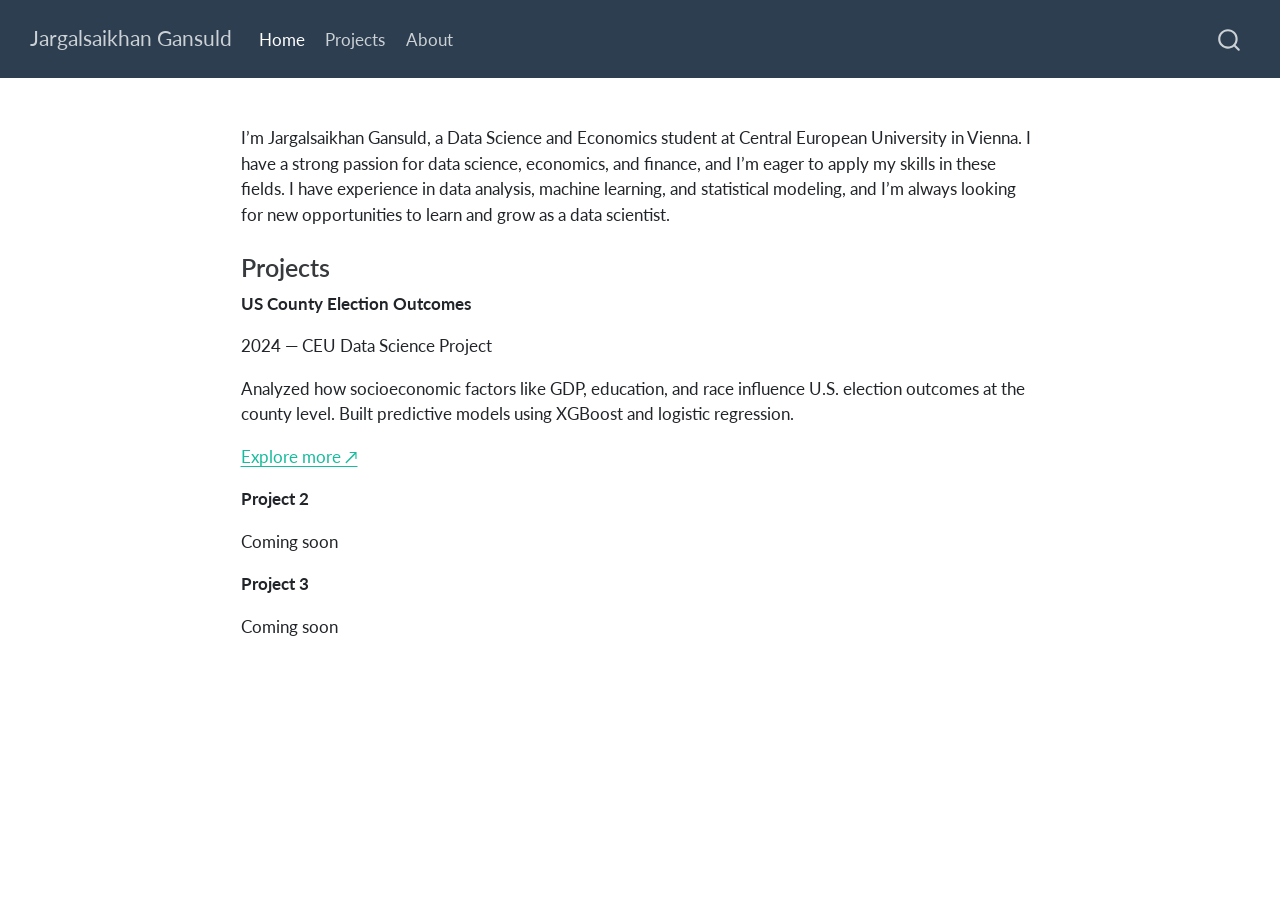
==== docs/index.html @ 789872a0 "update name in navbar" ====
<!DOCTYPE html>
<html xmlns="http://www.w3.org/1999/xhtml" lang="en" xml:lang="en"><head>

<meta charset="utf-8">
<meta name="generator" content="quarto-1.9.36">

<meta name="viewport" content="width=device-width, initial-scale=1.0, user-scalable=yes">


<title>Jargalsaikhan Gansuld</title>
<style>
/* Default styles provided by pandoc.
** See https://pandoc.org/MANUAL.html#variables-for-html for config info.
*/
code{white-space: pre-wrap;}
span.smallcaps{font-variant: small-caps;}
div.columns{display: flex; gap: min(4vw, 1.5em);}
div.column{flex: auto; overflow-x: auto;}
div.hanging-indent{margin-left: 1.5em; text-indent: -1.5em;}
ul.task-list{list-style: none;}
ul.task-list li input[type="checkbox"] {
  width: 0.8em;
  margin: 0 0.8em 0.2em -1em; /* quarto-specific, see https://github.com/quarto-dev/quarto-cli/issues/4556 */ 
  vertical-align: middle;
}
</style>


<script src="site_libs/quarto-nav/quarto-nav.js"></script>
<script src="site_libs/quarto-nav/headroom.min.js"></script>
<script src="site_libs/clipboard/clipboard.min.js"></script>
<script src="site_libs/quarto-search/autocomplete.umd.js"></script>
<script src="site_libs/quarto-search/fuse.min.js"></script>
<script src="site_libs/quarto-search/quarto-search.js"></script>
<meta name="quarto:offset" content="./">
<script src="site_libs/quarto-html/quarto.js" type="module"></script>
<script src="site_libs/quarto-html/tabsets/tabsets.js" type="module"></script>
<script src="site_libs/quarto-html/popper.min.js"></script>
<script src="site_libs/quarto-html/tippy.umd.min.js"></script>
<script src="site_libs/quarto-html/anchor.min.js"></script>
<link href="site_libs/quarto-html/tippy.css" rel="stylesheet">
<link href="site_libs/quarto-html/quarto-syntax-highlighting-845c23b38eaddc0f92fda52bfe77a8c8.css" rel="stylesheet" id="quarto-text-highlighting-styles">
<script src="site_libs/bootstrap/bootstrap.min.js"></script>
<link href="site_libs/bootstrap/bootstrap-icons.css" rel="stylesheet">
<link href="site_libs/bootstrap/bootstrap-6033a600180109c3731f6a886c29932c.min.css" rel="stylesheet" append-hash="true" id="quarto-bootstrap" data-mode="light">
<script id="quarto-search-options" type="application/json">{
  "location": "navbar",
  "copy-button": false,
  "collapse-after": 3,
  "panel-placement": "end",
  "type": "overlay",
  "limit": 50,
  "keyboard-shortcut": [
    "f",
    "/",
    "s"
  ],
  "show-item-context": false,
  "language": {
    "search-no-results-text": "No results",
    "search-matching-documents-text": "matching documents",
    "search-copy-link-title": "Copy link to search",
    "search-hide-matches-text": "Hide additional matches",
    "search-more-match-text": "more match in this document",
    "search-more-matches-text": "more matches in this document",
    "search-clear-button-title": "Clear",
    "search-text-placeholder": "",
    "search-detached-cancel-button-title": "Cancel",
    "search-submit-button-title": "Submit",
    "search-label": "Search"
  }
}</script>


<link rel="stylesheet" href="styles.css">
</head>

<body class="nav-fixed fullcontent quarto-light">

<div id="quarto-search-results"></div>
  <header id="quarto-header" class="headroom fixed-top">
    <nav class="navbar navbar-expand-lg " data-bs-theme="dark">
      <div class="navbar-container container-fluid">
      <div class="navbar-brand-container mx-auto">
    <a class="navbar-brand" href="./index.html">
    <span class="navbar-title">Jargalsaikhan Gansuld</span>
    </a>
  </div>
            <div id="quarto-search" class="" title="Search"></div>
          <button class="navbar-toggler" type="button" data-bs-toggle="collapse" data-bs-target="#navbarCollapse" aria-controls="navbarCollapse" role="menu" aria-expanded="false" aria-label="Toggle navigation" onclick="if (window.quartoToggleHeadroom) { window.quartoToggleHeadroom(); }">
  <span class="navbar-toggler-icon"></span>
</button>
          <div class="collapse navbar-collapse" id="navbarCollapse">
            <ul class="navbar-nav navbar-nav-scroll me-auto">
  <li class="nav-item">
    <a class="nav-link active" href="./index.html" aria-current="page"> 
<span class="menu-text">Home</span></a>
  </li>  
  <li class="nav-item">
    <a class="nav-link" href="./projects.html"> 
<span class="menu-text">Projects</span></a>
  </li>  
  <li class="nav-item">
    <a class="nav-link" href="./about.html"> 
<span class="menu-text">About</span></a>
  </li>  
</ul>
          </div> <!-- /navcollapse -->
            <div class="quarto-navbar-tools">
</div>
      </div> <!-- /container-fluid -->
    </nav>
</header>
<!-- content -->
<div id="quarto-content" class="quarto-container page-columns page-rows-contents page-layout-article page-navbar">
<!-- sidebar -->
<!-- margin-sidebar -->
    
<!-- main -->
<main class="content" id="quarto-document-content"><header id="title-block-header" class="quarto-title-block"></header>




<div class="intro">
<p>I’m Jargalsaikhan Gansuld, a Data Science and Economics student at Central European University in Vienna. I have a strong passion for data science, economics, and finance, and I’m eager to apply my skills in these fields. I have experience in data analysis, machine learning, and statistical modeling, and I’m always looking for new opportunities to learn and grow as a data scientist.</p>
</div>
<section id="projects" class="level3">
<h3 class="anchored" data-anchor-id="projects">Projects</h3>
<div class="project-card">
<div class="project-info">
<p><strong>US County Election Outcomes</strong></p>
<p>2024 — CEU Data Science Project</p>
<p>Analyzed how socioeconomic factors like GDP, education, and race influence U.S. election outcomes at the county level. Built predictive models using XGBoost and logistic regression.</p>
</div>
<div class="project-link">
<p><a href="https://019d6ceb-70a7-6a50-5dfc-d4adb3436442.share.connect.posit.cloud" target="_blank">Explore more ↗</a></p>
</div>
</div>
<div class="project-card">
<div class="project-info">
<p><strong>Project 2</strong></p>
<p>Coming soon</p>
</div>
</div>
<div class="project-card">
<div class="project-info">
<p><strong>Project 3</strong></p>
<p>Coming soon</p>
</div>
</div>


</section>

</main> <!-- /main -->
<script id="quarto-html-after-body" type="application/javascript">
  window.document.addEventListener("DOMContentLoaded", function (event) {
    const icon = "";
    const anchorJS = new window.AnchorJS();
    anchorJS.options = {
      placement: 'right',
      icon: icon
    };
    anchorJS.add('.anchored');
    const isCodeAnnotation = (el) => {
      for (const clz of el.classList) {
        if (clz.startsWith('code-annotation-')) {                     
          return true;
        }
      }
      return false;
    }
    const onCopySuccess = function(e) {
      // button target
      const button = e.trigger;
      // don't keep focus
      button.blur();
      // flash "checked"
      button.classList.add('code-copy-button-checked');
      var currentTitle = button.getAttribute("title");
      button.setAttribute("title", "Copied!");
      let tooltip;
      if (window.bootstrap) {
        button.setAttribute("data-bs-toggle", "tooltip");
        button.setAttribute("data-bs-placement", "left");
        button.setAttribute("data-bs-title", "Copied!");
        tooltip = new bootstrap.Tooltip(button, 
          { trigger: "manual", 
            customClass: "code-copy-button-tooltip",
            offset: [0, -8]});
        tooltip.show();    
      }
      setTimeout(function() {
        if (tooltip) {
          tooltip.hide();
          button.removeAttribute("data-bs-title");
          button.removeAttribute("data-bs-toggle");
          button.removeAttribute("data-bs-placement");
        }
        button.setAttribute("title", currentTitle);
        button.classList.remove('code-copy-button-checked');
      }, 1000);
      // clear code selection
      e.clearSelection();
    }
    const getTextToCopy = function(trigger) {
      const outerScaffold = trigger.parentElement.cloneNode(true);
      const codeEl = outerScaffold.querySelector('code');
      for (const childEl of codeEl.children) {
        if (isCodeAnnotation(childEl)) {
          childEl.remove();
        }
      }
      return codeEl.innerText;
    }
    const clipboard = new window.ClipboardJS('.code-copy-button:not([data-in-quarto-modal])', {
      text: getTextToCopy
    });
    clipboard.on('success', onCopySuccess);
    if (window.document.getElementById('quarto-embedded-source-code-modal')) {
      const clipboardModal = new window.ClipboardJS('.code-copy-button[data-in-quarto-modal]', {
        text: getTextToCopy,
        container: window.document.getElementById('quarto-embedded-source-code-modal')
      });
      clipboardModal.on('success', onCopySuccess);
    }
      var localhostRegex = new RegExp(/^(?:http|https):\/\/localhost\:?[0-9]*\//);
      var mailtoRegex = new RegExp(/^mailto:/);
        var filterRegex = new RegExp('/' + window.location.host + '/');
      var isInternal = (href) => {
          return filterRegex.test(href) || localhostRegex.test(href) || mailtoRegex.test(href);
      }
      // Inspect non-navigation links and adorn them if external
     var links = window.document.querySelectorAll('a[href]:not(.nav-link):not(.navbar-brand):not(.toc-action):not(.sidebar-link):not(.sidebar-item-toggle):not(.pagination-link):not(.no-external):not([aria-hidden]):not(.dropdown-item):not(.quarto-navigation-tool):not(.about-link)');
      for (var i=0; i<links.length; i++) {
        const link = links[i];
        if (!isInternal(link.href)) {
          // undo the damage that might have been done by quarto-nav.js in the case of
          // links that we want to consider external
          if (link.dataset.originalHref !== undefined) {
            link.href = link.dataset.originalHref;
          }
        }
      }
    function tippyHover(el, contentFn, onTriggerFn, onUntriggerFn) {
      const config = {
        allowHTML: true,
        maxWidth: 500,
        delay: 100,
        arrow: false,
        appendTo: function(el) {
            return el.parentElement;
        },
        interactive: true,
        interactiveBorder: 10,
        theme: 'quarto',
        placement: 'bottom-start',
      };
      if (contentFn) {
        config.content = contentFn;
      }
      if (onTriggerFn) {
        config.onTrigger = onTriggerFn;
      }
      if (onUntriggerFn) {
        config.onUntrigger = onUntriggerFn;
      }
      window.tippy(el, config); 
    }
    const noterefs = window.document.querySelectorAll('a[role="doc-noteref"]');
    for (var i=0; i<noterefs.length; i++) {
      const ref = noterefs[i];
      tippyHover(ref, function() {
        // use id or data attribute instead here
        let href = ref.getAttribute('data-footnote-href') || ref.getAttribute('href');
        try { href = new URL(href).hash; } catch {}
        const id = href.replace(/^#\/?/, "");
        const note = window.document.getElementById(id);
        if (note) {
          return note.innerHTML;
        } else {
          return "";
        }
      });
    }
    const xrefs = window.document.querySelectorAll('a.quarto-xref');
    const processXRef = (id, note) => {
      // Strip column container classes
      const stripColumnClz = (el) => {
        el.classList.remove("page-full", "page-columns");
        if (el.children) {
          for (const child of el.children) {
            stripColumnClz(child);
          }
        }
      }
      stripColumnClz(note)
      if (id === null || id.startsWith('sec-')) {
        // Special case sections, only their first couple elements
        const container = document.createElement("div");
        if (note.children && note.children.length > 2) {
          container.appendChild(note.children[0].cloneNode(true));
          for (let i = 1; i < note.children.length; i++) {
            const child = note.children[i];
            if (child.tagName === "P" && child.innerText === "") {
              continue;
            } else {
              container.appendChild(child.cloneNode(true));
              break;
            }
          }
          if (window.Quarto?.typesetMath) {
            window.Quarto.typesetMath(container);
          }
          return container.innerHTML
        } else {
          if (window.Quarto?.typesetMath) {
            window.Quarto.typesetMath(note);
          }
          return note.innerHTML;
        }
      } else {
        // Remove any anchor links if they are present
        const anchorLink = note.querySelector('a.anchorjs-link');
        if (anchorLink) {
          anchorLink.remove();
        }
        if (window.Quarto?.typesetMath) {
          window.Quarto.typesetMath(note);
        }
        if (note.classList.contains("callout")) {
          return note.outerHTML;
        } else {
          return note.innerHTML;
        }
      }
    }
    for (var i=0; i<xrefs.length; i++) {
      const xref = xrefs[i];
      tippyHover(xref, undefined, function(instance) {
        instance.disable();
        let url = xref.getAttribute('href');
        let hash = undefined; 
        if (url.startsWith('#')) {
          hash = url;
        } else {
          try { hash = new URL(url).hash; } catch {}
        }
        if (hash) {
          const id = hash.replace(/^#\/?/, "");
          const note = window.document.getElementById(id);
          if (note !== null) {
            try {
              const html = processXRef(id, note.cloneNode(true));
              instance.setContent(html);
            } finally {
              instance.enable();
              instance.show();
            }
          } else {
            // See if we can fetch this
            fetch(url.split('#')[0])
            .then(res => res.text())
            .then(html => {
              const parser = new DOMParser();
              const htmlDoc = parser.parseFromString(html, "text/html");
              const note = htmlDoc.getElementById(id);
              if (note !== null) {
                const html = processXRef(id, note);
                instance.setContent(html);
              } 
            }).finally(() => {
              instance.enable();
              instance.show();
            });
          }
        } else {
          // See if we can fetch a full url (with no hash to target)
          // This is a special case and we should probably do some content thinning / targeting
          fetch(url)
          .then(res => res.text())
          .then(html => {
            const parser = new DOMParser();
            const htmlDoc = parser.parseFromString(html, "text/html");
            const note = htmlDoc.querySelector('main.content');
            if (note !== null) {
              // This should only happen for chapter cross references
              // (since there is no id in the URL)
              // remove the first header
              if (note.children.length > 0 && note.children[0].tagName === "HEADER") {
                note.children[0].remove();
              }
              const html = processXRef(null, note);
              instance.setContent(html);
            } 
          }).finally(() => {
            instance.enable();
            instance.show();
          });
        }
      }, function(instance) {
      });
    }
        let selectedAnnoteEl;
        const selectorForAnnotation = ( cell, annotation) => {
          let cellAttr = 'data-code-cell="' + cell + '"';
          let lineAttr = 'data-code-annotation="' +  annotation + '"';
          const selector = 'span[' + cellAttr + '][' + lineAttr + ']';
          return selector;
        }
        const selectCodeLines = (annoteEl) => {
          const doc = window.document;
          const targetCell = annoteEl.getAttribute("data-target-cell");
          const targetAnnotation = annoteEl.getAttribute("data-target-annotation");
          const annoteSpan = window.document.querySelector(selectorForAnnotation(targetCell, targetAnnotation));
          const lines = annoteSpan.getAttribute("data-code-lines").split(",");
          const lineIds = lines.map((line) => {
            return targetCell + "-" + line;
          })
          let top = null;
          let height = null;
          let parent = null;
          if (lineIds.length > 0) {
              //compute the position of the single el (top and bottom and make a div)
              const el = window.document.getElementById(lineIds[0]);
              top = el.offsetTop;
              height = el.offsetHeight;
              parent = el.parentElement.parentElement;
            if (lineIds.length > 1) {
              const lastEl = window.document.getElementById(lineIds[lineIds.length - 1]);
              const bottom = lastEl.offsetTop + lastEl.offsetHeight;
              height = bottom - top;
            }
            if (top !== null && height !== null && parent !== null) {
              // cook up a div (if necessary) and position it 
              let div = window.document.getElementById("code-annotation-line-highlight");
              if (div === null) {
                div = window.document.createElement("div");
                div.setAttribute("id", "code-annotation-line-highlight");
                div.style.position = 'absolute';
                parent.appendChild(div);
              }
              div.style.top = top - 2 + "px";
              div.style.height = height + 4 + "px";
              div.style.left = 0;
              let gutterDiv = window.document.getElementById("code-annotation-line-highlight-gutter");
              if (gutterDiv === null) {
                gutterDiv = window.document.createElement("div");
                gutterDiv.setAttribute("id", "code-annotation-line-highlight-gutter");
                gutterDiv.style.position = 'absolute';
                const codeCell = window.document.getElementById(targetCell);
                const gutter = codeCell.querySelector('.code-annotation-gutter');
                gutter.appendChild(gutterDiv);
              }
              gutterDiv.style.top = top - 2 + "px";
              gutterDiv.style.height = height + 4 + "px";
            }
            selectedAnnoteEl = annoteEl;
          }
        };
        const unselectCodeLines = () => {
          const elementsIds = ["code-annotation-line-highlight", "code-annotation-line-highlight-gutter"];
          elementsIds.forEach((elId) => {
            const div = window.document.getElementById(elId);
            if (div) {
              div.remove();
            }
          });
          selectedAnnoteEl = undefined;
        };
          // Handle positioning of the toggle
      window.addEventListener(
        "resize",
        throttle(() => {
          elRect = undefined;
          if (selectedAnnoteEl) {
            selectCodeLines(selectedAnnoteEl);
          }
        }, 10)
      );
      function throttle(fn, ms) {
      let throttle = false;
      let timer;
        return (...args) => {
          if(!throttle) { // first call gets through
              fn.apply(this, args);
              throttle = true;
          } else { // all the others get throttled
              if(timer) clearTimeout(timer); // cancel #2
              timer = setTimeout(() => {
                fn.apply(this, args);
                timer = throttle = false;
              }, ms);
          }
        };
      }
        // Attach click handler to the DT
        const annoteDls = window.document.querySelectorAll('dt[data-target-cell]');
        for (const annoteDlNode of annoteDls) {
          annoteDlNode.addEventListener('click', (event) => {
            const clickedEl = event.target;
            if (clickedEl !== selectedAnnoteEl) {
              unselectCodeLines();
              const activeEl = window.document.querySelector('dt[data-target-cell].code-annotation-active');
              if (activeEl) {
                activeEl.classList.remove('code-annotation-active');
              }
              selectCodeLines(clickedEl);
              clickedEl.classList.add('code-annotation-active');
            } else {
              // Unselect the line
              unselectCodeLines();
              clickedEl.classList.remove('code-annotation-active');
            }
          });
        }
    const findCites = (el) => {
      const parentEl = el.parentElement;
      if (parentEl) {
        const cites = parentEl.dataset.cites;
        if (cites) {
          return {
            el,
            cites: cites.split(' ')
          };
        } else {
          return findCites(el.parentElement)
        }
      } else {
        return undefined;
      }
    };
    var bibliorefs = window.document.querySelectorAll('a[role="doc-biblioref"]');
    for (var i=0; i<bibliorefs.length; i++) {
      const ref = bibliorefs[i];
      const citeInfo = findCites(ref);
      if (citeInfo) {
        tippyHover(citeInfo.el, function() {
          var popup = window.document.createElement('div');
          citeInfo.cites.forEach(function(cite) {
            var citeDiv = window.document.createElement('div');
            citeDiv.classList.add('hanging-indent');
            citeDiv.classList.add('csl-entry');
            var biblioDiv = window.document.getElementById('ref-' + cite);
            if (biblioDiv) {
              citeDiv.innerHTML = biblioDiv.innerHTML;
            }
            popup.appendChild(citeDiv);
          });
          return popup.innerHTML;
        });
      }
    }
  });
  </script>
</div> <!-- /content -->




</body></html>
---- docs/site_libs/quarto-html/tippy.css ----
.tippy-box[data-animation=fade][data-state=hidden]{opacity:0}[data-tippy-root]{max-width:calc(100vw - 10px)}.tippy-box{position:relative;background-color:#333;color:#fff;border-radius:4px;font-size:14px;line-height:1.4;white-space:normal;outline:0;transition-property:transform,visibility,opacity}.tippy-box[data-placement^=top]>.tippy-arrow{bottom:0}.tippy-box[data-placement^=top]>.tippy-arrow:before{bottom:-7px;left:0;border-width:8px 8px 0;border-top-color:initial;transform-origin:center top}.tippy-box[data-placement^=bottom]>.tippy-arrow{top:0}.tippy-box[data-placement^=bottom]>.tippy-arrow:before{top:-7px;left:0;border-width:0 8px 8px;border-bottom-color:initial;transform-origin:center bottom}.tippy-box[data-placement^=left]>.tippy-arrow{right:0}.tippy-box[data-placement^=left]>.tippy-arrow:before{border-width:8px 0 8px 8px;border-left-color:initial;right:-7px;transform-origin:center left}.tippy-box[data-placement^=right]>.tippy-arrow{left:0}.tippy-box[data-placement^=right]>.tippy-arrow:before{left:-7px;border-width:8px 8px 8px 0;border-right-color:initial;transform-origin:center right}.tippy-box[data-inertia][data-state=visible]{transition-timing-function:cubic-bezier(.54,1.5,.38,1.11)}.tippy-arrow{width:16px;height:16px;color:#333}.tippy-arrow:before{content:"";position:absolute;border-color:transparent;border-style:solid}.tippy-content{position:relative;padding:5px 9px;z-index:1}
---- docs/site_libs/quarto-html/quarto-syntax-highlighting-845c23b38eaddc0f92fda52bfe77a8c8.css ----
/* quarto syntax highlight colors */
:root {
  --quarto-hl-ot-color: #003B4F;
  --quarto-hl-at-color: #657422;
  --quarto-hl-ss-color: #20794D;
  --quarto-hl-an-color: #5E5E5E;
  --quarto-hl-fu-color: #4758AB;
  --quarto-hl-st-color: #20794D;
  --quarto-hl-cf-color: #003B4F;
  --quarto-hl-op-color: #5E5E5E;
  --quarto-hl-er-color: #AD0000;
  --quarto-hl-bn-color: #AD0000;
  --quarto-hl-al-color: #AD0000;
  --quarto-hl-va-color: #111111;
  --quarto-hl-bu-color: inherit;
  --quarto-hl-ex-color: inherit;
  --quarto-hl-pp-color: #AD0000;
  --quarto-hl-in-color: #5E5E5E;
  --quarto-hl-vs-color: #20794D;
  --quarto-hl-wa-color: #5E5E5E;
  --quarto-hl-do-color: #5E5E5E;
  --quarto-hl-im-color: #00769E;
  --quarto-hl-ch-color: #20794D;
  --quarto-hl-dt-color: #AD0000;
  --quarto-hl-fl-color: #AD0000;
  --quarto-hl-co-color: #5E5E5E;
  --quarto-hl-cv-color: #5E5E5E;
  --quarto-hl-cn-color: #8f5902;
  --quarto-hl-sc-color: #5E5E5E;
  --quarto-hl-dv-color: #AD0000;
  --quarto-hl-kw-color: #003B4F;
}

/* other quarto variables */
:root {
  --quarto-font-monospace: SFMono-Regular, Menlo, Monaco, Consolas, "Liberation Mono", "Courier New", monospace;
}

/* syntax highlight based on Pandoc's rules */
pre > code.sourceCode > span {
  color: #003B4F;
}

code.sourceCode > span {
  color: #003B4F;
}

div.sourceCode,
div.sourceCode pre.sourceCode {
  color: #003B4F;
}

/* Normal */
code span {
  color: #003B4F;
}

/* Alert */
code span.al {
  color: #AD0000;
  font-style: inherit;
}

/* Annotation */
code span.an {
  color: #5E5E5E;
  font-style: inherit;
}

/* Attribute */
code span.at {
  color: #657422;
  font-style: inherit;
}

/* BaseN */
code span.bn {
  color: #AD0000;
  font-style: inherit;
}

/* BuiltIn */
code span.bu {
  font-style: inherit;
}

/* ControlFlow */
code span.cf {
  color: #003B4F;
  font-weight: bold;
  font-style: inherit;
}

/* Char */
code span.ch {
  color: #20794D;
  font-style: inherit;
}

/* Constant */
code span.cn {
  color: #8f5902;
  font-style: inherit;
}

/* Comment */
code span.co {
  color: #5E5E5E;
  font-style: inherit;
}

/* CommentVar */
code span.cv {
  color: #5E5E5E;
  font-style: italic;
}

/* Documentation */
code span.do {
  color: #5E5E5E;
  font-style: italic;
}

/* DataType */
code span.dt {
  color: #AD0000;
  font-style: inherit;
}

/* DecVal */
code span.dv {
  color: #AD0000;
  font-style: inherit;
}

/* Error */
code span.er {
  color: #AD0000;
  font-style: inherit;
}

/* Extension */
code span.ex {
  font-style: inherit;
}

/* Float */
code span.fl {
  color: #AD0000;
  font-style: inherit;
}

/* Function */
code span.fu {
  color: #4758AB;
  font-style: inherit;
}

/* Import */
code span.im {
  color: #00769E;
  font-style: inherit;
}

/* Information */
code span.in {
  color: #5E5E5E;
  font-style: inherit;
}

/* Keyword */
code span.kw {
  color: #003B4F;
  font-weight: bold;
  font-style: inherit;
}

/* Operator */
code span.op {
  color: #5E5E5E;
  font-style: inherit;
}

/* Other */
code span.ot {
  color: #003B4F;
  font-style: inherit;
}

/* Preprocessor */
code span.pp {
  color: #AD0000;
  font-style: inherit;
}

/* SpecialChar */
code span.sc {
  color: #5E5E5E;
  font-style: inherit;
}

/* SpecialString */
code span.ss {
  color: #20794D;
  font-style: inherit;
}

/* String */
code span.st {
  color: #20794D;
  font-style: inherit;
}

/* Variable */
code span.va {
  color: #111111;
  font-style: inherit;
}

/* VerbatimString */
code span.vs {
  color: #20794D;
  font-style: inherit;
}

/* Warning */
code span.wa {
  color: #5E5E5E;
  font-style: italic;
}

.prevent-inlining {
  content: "</";
}

/*# sourceMappingURL=ac89f0bb514bba72461919f78549e31c.css.map */
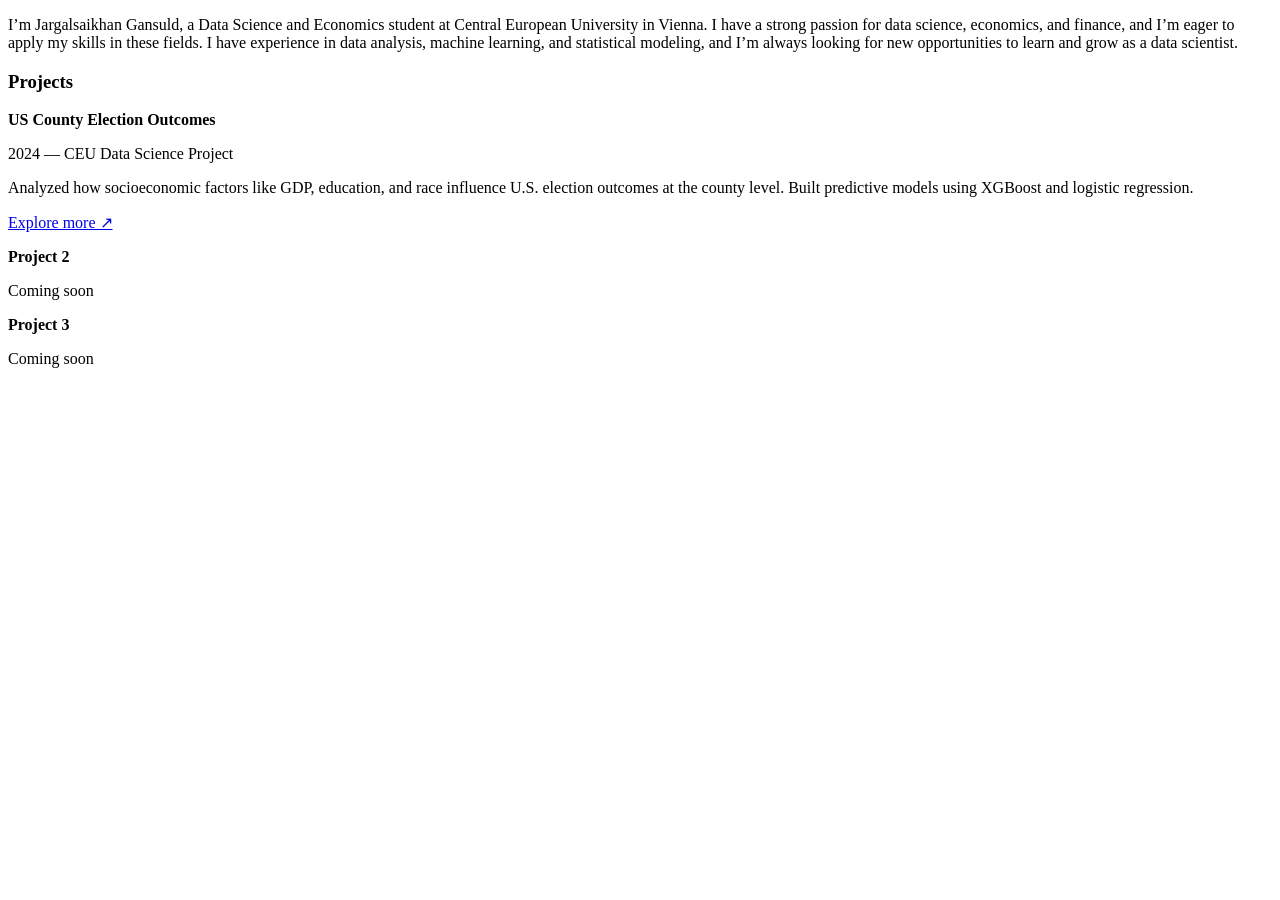
==== commit bda5e97b: "switch to no theme for full CSS control" ====
--- a/docs/index.html
+++ b/docs/index.html
@@ -23,101 +23,26 @@
   margin: 0 0.8em 0.2em -1em; /* quarto-specific, see https://github.com/quarto-dev/quarto-cli/issues/4556 */ 
   vertical-align: middle;
 }
+.display.math{display: block; text-align: center; margin: 0.5rem auto;}
 </style>
 
 
-<script src="site_libs/quarto-nav/quarto-nav.js"></script>
-<script src="site_libs/quarto-nav/headroom.min.js"></script>
 <script src="site_libs/clipboard/clipboard.min.js"></script>
-<script src="site_libs/quarto-search/autocomplete.umd.js"></script>
-<script src="site_libs/quarto-search/fuse.min.js"></script>
-<script src="site_libs/quarto-search/quarto-search.js"></script>
-<meta name="quarto:offset" content="./">
-<script src="site_libs/quarto-html/quarto.js" type="module"></script>
-<script src="site_libs/quarto-html/tabsets/tabsets.js" type="module"></script>
+<script src="site_libs/quarto-html/tabby.min.js"></script>
 <script src="site_libs/quarto-html/popper.min.js"></script>
 <script src="site_libs/quarto-html/tippy.umd.min.js"></script>
 <script src="site_libs/quarto-html/anchor.min.js"></script>
 <link href="site_libs/quarto-html/tippy.css" rel="stylesheet">
+<link href="site_libs/quarto-html/light-border.css" rel="stylesheet">
+<link href="site_libs/quarto-html/quarto-html-640605f58ae58ee79329c070719e555b.min.css" rel="stylesheet" append-hash="true" data-mode="light">
 <link href="site_libs/quarto-html/quarto-syntax-highlighting-845c23b38eaddc0f92fda52bfe77a8c8.css" rel="stylesheet" id="quarto-text-highlighting-styles">
-<script src="site_libs/bootstrap/bootstrap.min.js"></script>
-<link href="site_libs/bootstrap/bootstrap-icons.css" rel="stylesheet">
-<link href="site_libs/bootstrap/bootstrap-6033a600180109c3731f6a886c29932c.min.css" rel="stylesheet" append-hash="true" id="quarto-bootstrap" data-mode="light">
-<script id="quarto-search-options" type="application/json">{
-  "location": "navbar",
-  "copy-button": false,
-  "collapse-after": 3,
-  "panel-placement": "end",
-  "type": "overlay",
-  "limit": 50,
-  "keyboard-shortcut": [
-    "f",
-    "/",
-    "s"
-  ],
-  "show-item-context": false,
-  "language": {
-    "search-no-results-text": "No results",
-    "search-matching-documents-text": "matching documents",
-    "search-copy-link-title": "Copy link to search",
-    "search-hide-matches-text": "Hide additional matches",
-    "search-more-match-text": "more match in this document",
-    "search-more-matches-text": "more matches in this document",
-    "search-clear-button-title": "Clear",
-    "search-text-placeholder": "",
-    "search-detached-cancel-button-title": "Cancel",
-    "search-submit-button-title": "Submit",
-    "search-label": "Search"
-  }
-}</script>
 
 
 <link rel="stylesheet" href="styles.css">
 </head>
 
-<body class="nav-fixed fullcontent quarto-light">
-
-<div id="quarto-search-results"></div>
-  <header id="quarto-header" class="headroom fixed-top">
-    <nav class="navbar navbar-expand-lg " data-bs-theme="dark">
-      <div class="navbar-container container-fluid">
-      <div class="navbar-brand-container mx-auto">
-    <a class="navbar-brand" href="./index.html">
-    <span class="navbar-title">Jargalsaikhan Gansuld</span>
-    </a>
-  </div>
-            <div id="quarto-search" class="" title="Search"></div>
-          <button class="navbar-toggler" type="button" data-bs-toggle="collapse" data-bs-target="#navbarCollapse" aria-controls="navbarCollapse" role="menu" aria-expanded="false" aria-label="Toggle navigation" onclick="if (window.quartoToggleHeadroom) { window.quartoToggleHeadroom(); }">
-  <span class="navbar-toggler-icon"></span>
-</button>
-          <div class="collapse navbar-collapse" id="navbarCollapse">
-            <ul class="navbar-nav navbar-nav-scroll me-auto">
-  <li class="nav-item">
-    <a class="nav-link active" href="./index.html" aria-current="page"> 
-<span class="menu-text">Home</span></a>
-  </li>  
-  <li class="nav-item">
-    <a class="nav-link" href="./projects.html"> 
-<span class="menu-text">Projects</span></a>
-  </li>  
-  <li class="nav-item">
-    <a class="nav-link" href="./about.html"> 
-<span class="menu-text">About</span></a>
-  </li>  
-</ul>
-          </div> <!-- /navcollapse -->
-            <div class="quarto-navbar-tools">
-</div>
-      </div> <!-- /container-fluid -->
-    </nav>
-</header>
-<!-- content -->
-<div id="quarto-content" class="quarto-container page-columns page-rows-contents page-layout-article page-navbar">
-<!-- sidebar -->
-<!-- margin-sidebar -->
-    
-<!-- main -->
-<main class="content" id="quarto-document-content"><header id="title-block-header" class="quarto-title-block"></header>
+<body>
+
 
 
 
@@ -125,8 +50,7 @@
 <div class="intro">
 <p>I’m Jargalsaikhan Gansuld, a Data Science and Economics student at Central European University in Vienna. I have a strong passion for data science, economics, and finance, and I’m eager to apply my skills in these fields. I have experience in data analysis, machine learning, and statistical modeling, and I’m always looking for new opportunities to learn and grow as a data scientist.</p>
 </div>
-<section id="projects" class="level3">
-<h3 class="anchored" data-anchor-id="projects">Projects</h3>
+<h3 id="projects" class="anchored">Projects</h3>
 <div class="project-card">
 <div class="project-info">
 <p><strong>US County Election Outcomes</strong></p>
@@ -151,11 +75,12 @@
 </div>
 
 
-</section>
-
-</main> <!-- /main -->
 <script id="quarto-html-after-body" type="application/javascript">
   window.document.addEventListener("DOMContentLoaded", function (event) {
+    const tabsets =  window.document.querySelectorAll(".panel-tabset-tabby")
+    tabsets.forEach(function(tabset) {
+      const tabby = new Tabby('#' + tabset.id);
+    });
     const icon = "";
     const anchorJS = new window.AnchorJS();
     anchorJS.options = {
@@ -254,7 +179,7 @@
         },
         interactive: true,
         interactiveBorder: 10,
-        theme: 'quarto',
+        theme: 'light-border',
         placement: 'bottom-start',
       };
       if (contentFn) {
@@ -554,7 +479,6 @@
     }
   });
   </script>
-</div> <!-- /content -->
 
 
 
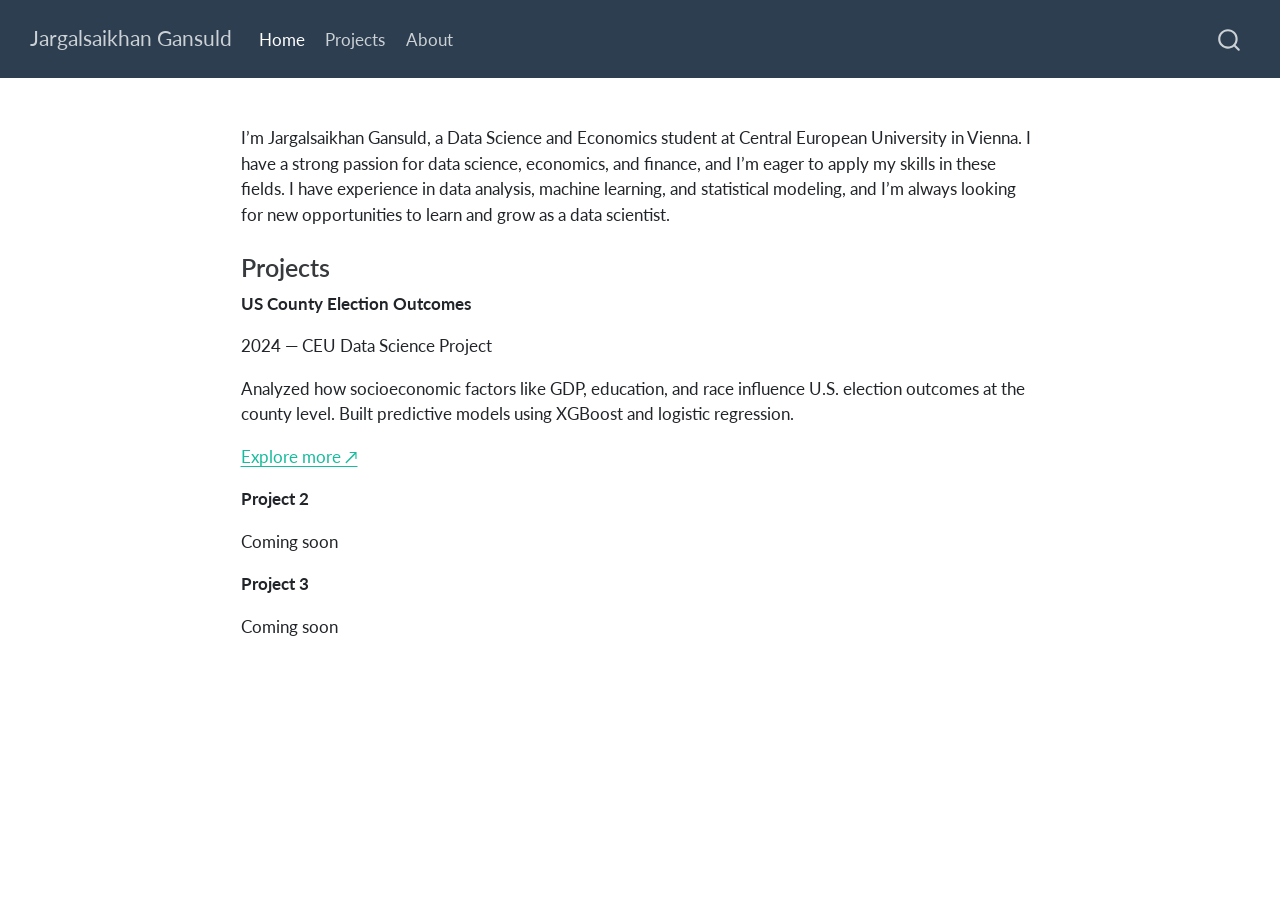
==== commit b3a0cc33: "full beige styles overhaul" ====
--- a/docs/index.html
+++ b/docs/index.html
@@ -23,26 +23,101 @@
   margin: 0 0.8em 0.2em -1em; /* quarto-specific, see https://github.com/quarto-dev/quarto-cli/issues/4556 */ 
   vertical-align: middle;
 }
-.display.math{display: block; text-align: center; margin: 0.5rem auto;}
 </style>
 
 
+<script src="site_libs/quarto-nav/quarto-nav.js"></script>
+<script src="site_libs/quarto-nav/headroom.min.js"></script>
 <script src="site_libs/clipboard/clipboard.min.js"></script>
-<script src="site_libs/quarto-html/tabby.min.js"></script>
+<script src="site_libs/quarto-search/autocomplete.umd.js"></script>
+<script src="site_libs/quarto-search/fuse.min.js"></script>
+<script src="site_libs/quarto-search/quarto-search.js"></script>
+<meta name="quarto:offset" content="./">
+<script src="site_libs/quarto-html/quarto.js" type="module"></script>
+<script src="site_libs/quarto-html/tabsets/tabsets.js" type="module"></script>
 <script src="site_libs/quarto-html/popper.min.js"></script>
 <script src="site_libs/quarto-html/tippy.umd.min.js"></script>
 <script src="site_libs/quarto-html/anchor.min.js"></script>
 <link href="site_libs/quarto-html/tippy.css" rel="stylesheet">
-<link href="site_libs/quarto-html/light-border.css" rel="stylesheet">
-<link href="site_libs/quarto-html/quarto-html-640605f58ae58ee79329c070719e555b.min.css" rel="stylesheet" append-hash="true" data-mode="light">
 <link href="site_libs/quarto-html/quarto-syntax-highlighting-845c23b38eaddc0f92fda52bfe77a8c8.css" rel="stylesheet" id="quarto-text-highlighting-styles">
+<script src="site_libs/bootstrap/bootstrap.min.js"></script>
+<link href="site_libs/bootstrap/bootstrap-icons.css" rel="stylesheet">
+<link href="site_libs/bootstrap/bootstrap-6033a600180109c3731f6a886c29932c.min.css" rel="stylesheet" append-hash="true" id="quarto-bootstrap" data-mode="light">
+<script id="quarto-search-options" type="application/json">{
+  "location": "navbar",
+  "copy-button": false,
+  "collapse-after": 3,
+  "panel-placement": "end",
+  "type": "overlay",
+  "limit": 50,
+  "keyboard-shortcut": [
+    "f",
+    "/",
+    "s"
+  ],
+  "show-item-context": false,
+  "language": {
+    "search-no-results-text": "No results",
+    "search-matching-documents-text": "matching documents",
+    "search-copy-link-title": "Copy link to search",
+    "search-hide-matches-text": "Hide additional matches",
+    "search-more-match-text": "more match in this document",
+    "search-more-matches-text": "more matches in this document",
+    "search-clear-button-title": "Clear",
+    "search-text-placeholder": "",
+    "search-detached-cancel-button-title": "Cancel",
+    "search-submit-button-title": "Submit",
+    "search-label": "Search"
+  }
+}</script>
 
 
 <link rel="stylesheet" href="styles.css">
 </head>
 
-<body>
-
+<body class="nav-fixed fullcontent quarto-light">
+
+<div id="quarto-search-results"></div>
+  <header id="quarto-header" class="headroom fixed-top">
+    <nav class="navbar navbar-expand-lg " data-bs-theme="dark">
+      <div class="navbar-container container-fluid">
+      <div class="navbar-brand-container mx-auto">
+    <a class="navbar-brand" href="./index.html">
+    <span class="navbar-title">Jargalsaikhan Gansuld</span>
+    </a>
+  </div>
+            <div id="quarto-search" class="" title="Search"></div>
+          <button class="navbar-toggler" type="button" data-bs-toggle="collapse" data-bs-target="#navbarCollapse" aria-controls="navbarCollapse" role="menu" aria-expanded="false" aria-label="Toggle navigation" onclick="if (window.quartoToggleHeadroom) { window.quartoToggleHeadroom(); }">
+  <span class="navbar-toggler-icon"></span>
+</button>
+          <div class="collapse navbar-collapse" id="navbarCollapse">
+            <ul class="navbar-nav navbar-nav-scroll me-auto">
+  <li class="nav-item">
+    <a class="nav-link active" href="./index.html" aria-current="page"> 
+<span class="menu-text">Home</span></a>
+  </li>  
+  <li class="nav-item">
+    <a class="nav-link" href="./projects.html"> 
+<span class="menu-text">Projects</span></a>
+  </li>  
+  <li class="nav-item">
+    <a class="nav-link" href="./about.html"> 
+<span class="menu-text">About</span></a>
+  </li>  
+</ul>
+          </div> <!-- /navcollapse -->
+            <div class="quarto-navbar-tools">
+</div>
+      </div> <!-- /container-fluid -->
+    </nav>
+</header>
+<!-- content -->
+<div id="quarto-content" class="quarto-container page-columns page-rows-contents page-layout-article page-navbar">
+<!-- sidebar -->
+<!-- margin-sidebar -->
+    
+<!-- main -->
+<main class="content" id="quarto-document-content"><header id="title-block-header" class="quarto-title-block"></header>
 
 
 
@@ -50,7 +125,8 @@
 <div class="intro">
 <p>I’m Jargalsaikhan Gansuld, a Data Science and Economics student at Central European University in Vienna. I have a strong passion for data science, economics, and finance, and I’m eager to apply my skills in these fields. I have experience in data analysis, machine learning, and statistical modeling, and I’m always looking for new opportunities to learn and grow as a data scientist.</p>
 </div>
-<h3 id="projects" class="anchored">Projects</h3>
+<section id="projects" class="level3">
+<h3 class="anchored" data-anchor-id="projects">Projects</h3>
 <div class="project-card">
 <div class="project-info">
 <p><strong>US County Election Outcomes</strong></p>
@@ -75,12 +151,11 @@
 </div>
 
 
+</section>
+
+</main> <!-- /main -->
 <script id="quarto-html-after-body" type="application/javascript">
   window.document.addEventListener("DOMContentLoaded", function (event) {
-    const tabsets =  window.document.querySelectorAll(".panel-tabset-tabby")
-    tabsets.forEach(function(tabset) {
-      const tabby = new Tabby('#' + tabset.id);
-    });
     const icon = "";
     const anchorJS = new window.AnchorJS();
     anchorJS.options = {
@@ -179,7 +254,7 @@
         },
         interactive: true,
         interactiveBorder: 10,
-        theme: 'light-border',
+        theme: 'quarto',
         placement: 'bottom-start',
       };
       if (contentFn) {
@@ -479,6 +554,7 @@
     }
   });
   </script>
+</div> <!-- /content -->
 
 
 
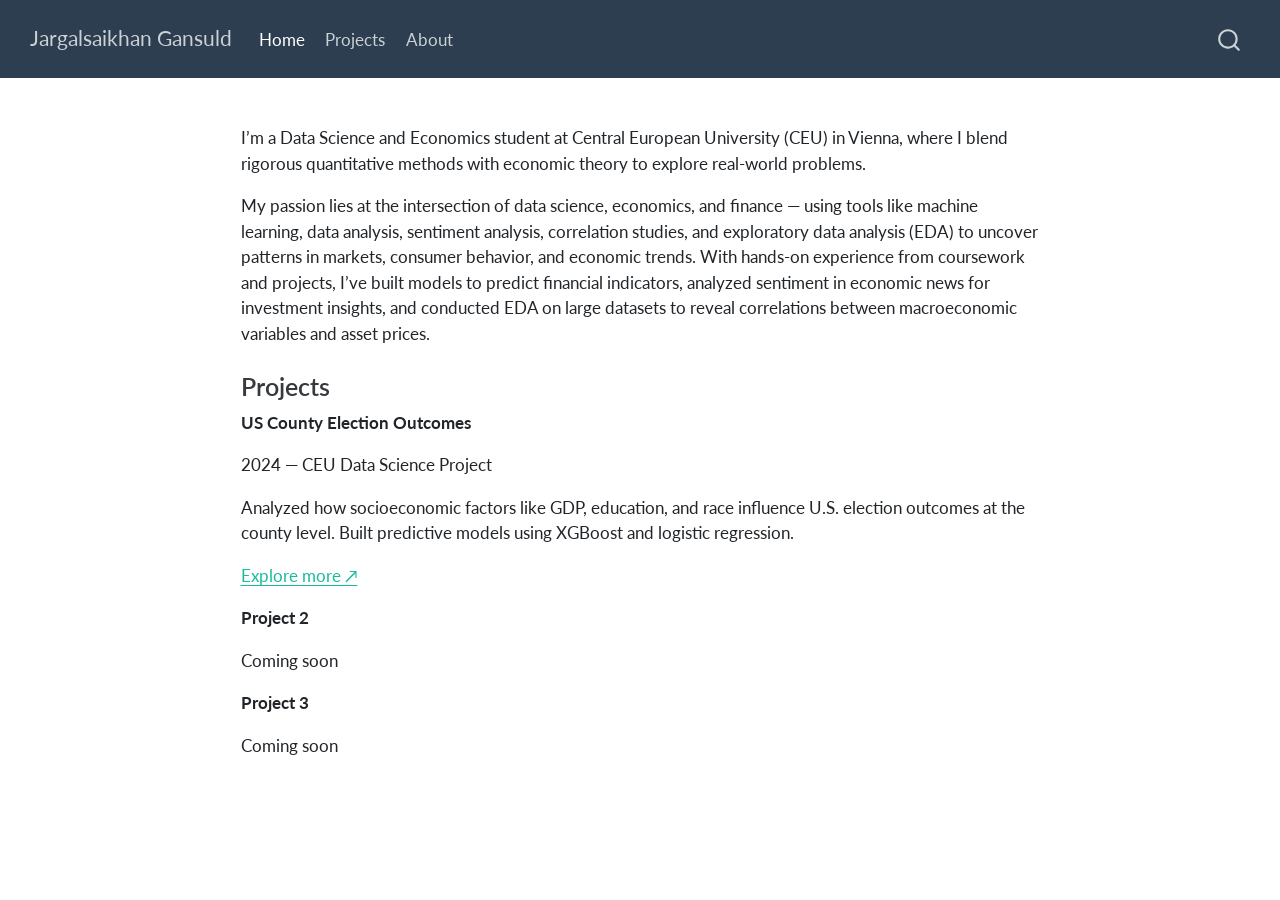
==== commit 2517385e: "update intro text and clean about page" ====
--- a/docs/index.html
+++ b/docs/index.html
@@ -123,7 +123,8 @@
 
 
 <div class="intro">
-<p>I’m Jargalsaikhan Gansuld, a Data Science and Economics student at Central European University in Vienna. I have a strong passion for data science, economics, and finance, and I’m eager to apply my skills in these fields. I have experience in data analysis, machine learning, and statistical modeling, and I’m always looking for new opportunities to learn and grow as a data scientist.</p>
+<p>I’m a Data Science and Economics student at Central European University (CEU) in Vienna, where I blend rigorous quantitative methods with economic theory to explore real-world problems.</p>
+<p>My passion lies at the intersection of data science, economics, and finance — using tools like machine learning, data analysis, sentiment analysis, correlation studies, and exploratory data analysis (EDA) to uncover patterns in markets, consumer behavior, and economic trends. With hands-on experience from coursework and projects, I’ve built models to predict financial indicators, analyzed sentiment in economic news for investment insights, and conducted EDA on large datasets to reveal correlations between macroeconomic variables and asset prices.</p>
 </div>
 <section id="projects" class="level3">
 <h3 class="anchored" data-anchor-id="projects">Projects</h3>
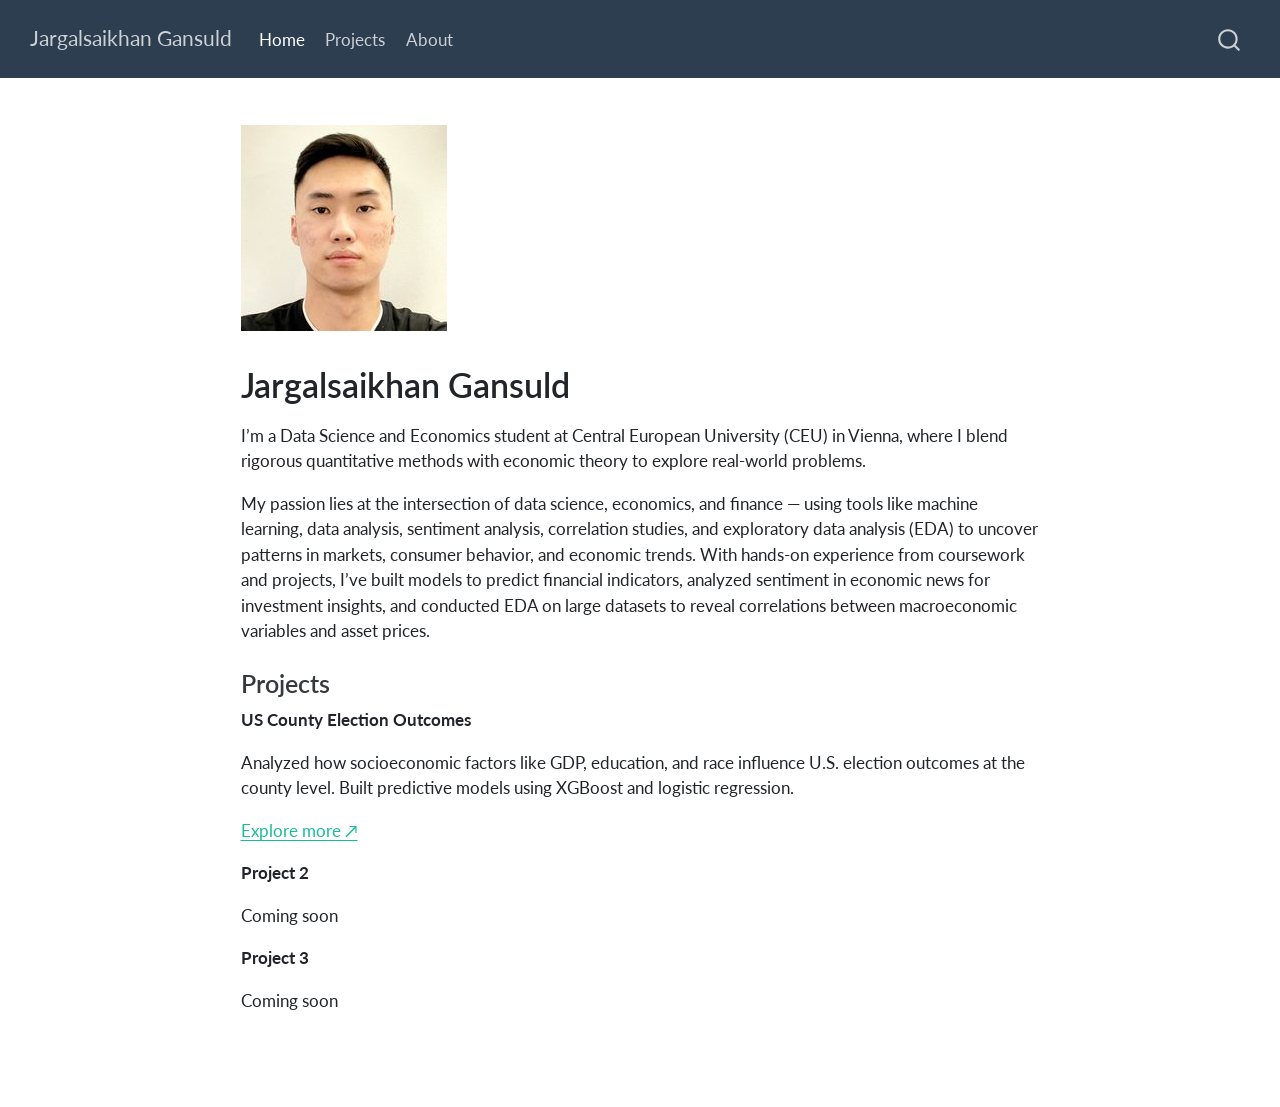
==== commit ef3c106b: "add profile photo styles" ====
--- a/docs/index.html
+++ b/docs/index.html
@@ -122,6 +122,12 @@
 
 
 
+<div class="profile">
+<p><img src="tseej zurag.jpg" class="profile-photo img-fluid"></p>
+<section id="jargalsaikhan-gansuld" class="level1">
+<h1>Jargalsaikhan Gansuld</h1>
+</section>
+</div>
 <div class="intro">
 <p>I’m a Data Science and Economics student at Central European University (CEU) in Vienna, where I blend rigorous quantitative methods with economic theory to explore real-world problems.</p>
 <p>My passion lies at the intersection of data science, economics, and finance — using tools like machine learning, data analysis, sentiment analysis, correlation studies, and exploratory data analysis (EDA) to uncover patterns in markets, consumer behavior, and economic trends. With hands-on experience from coursework and projects, I’ve built models to predict financial indicators, analyzed sentiment in economic news for investment insights, and conducted EDA on large datasets to reveal correlations between macroeconomic variables and asset prices.</p>
@@ -131,7 +137,6 @@
 <div class="project-card">
 <div class="project-info">
 <p><strong>US County Election Outcomes</strong></p>
-<p>2024 — CEU Data Science Project</p>
 <p>Analyzed how socioeconomic factors like GDP, education, and race influence U.S. election outcomes at the county level. Built predictive models using XGBoost and logistic regression.</p>
 </div>
 <div class="project-link">
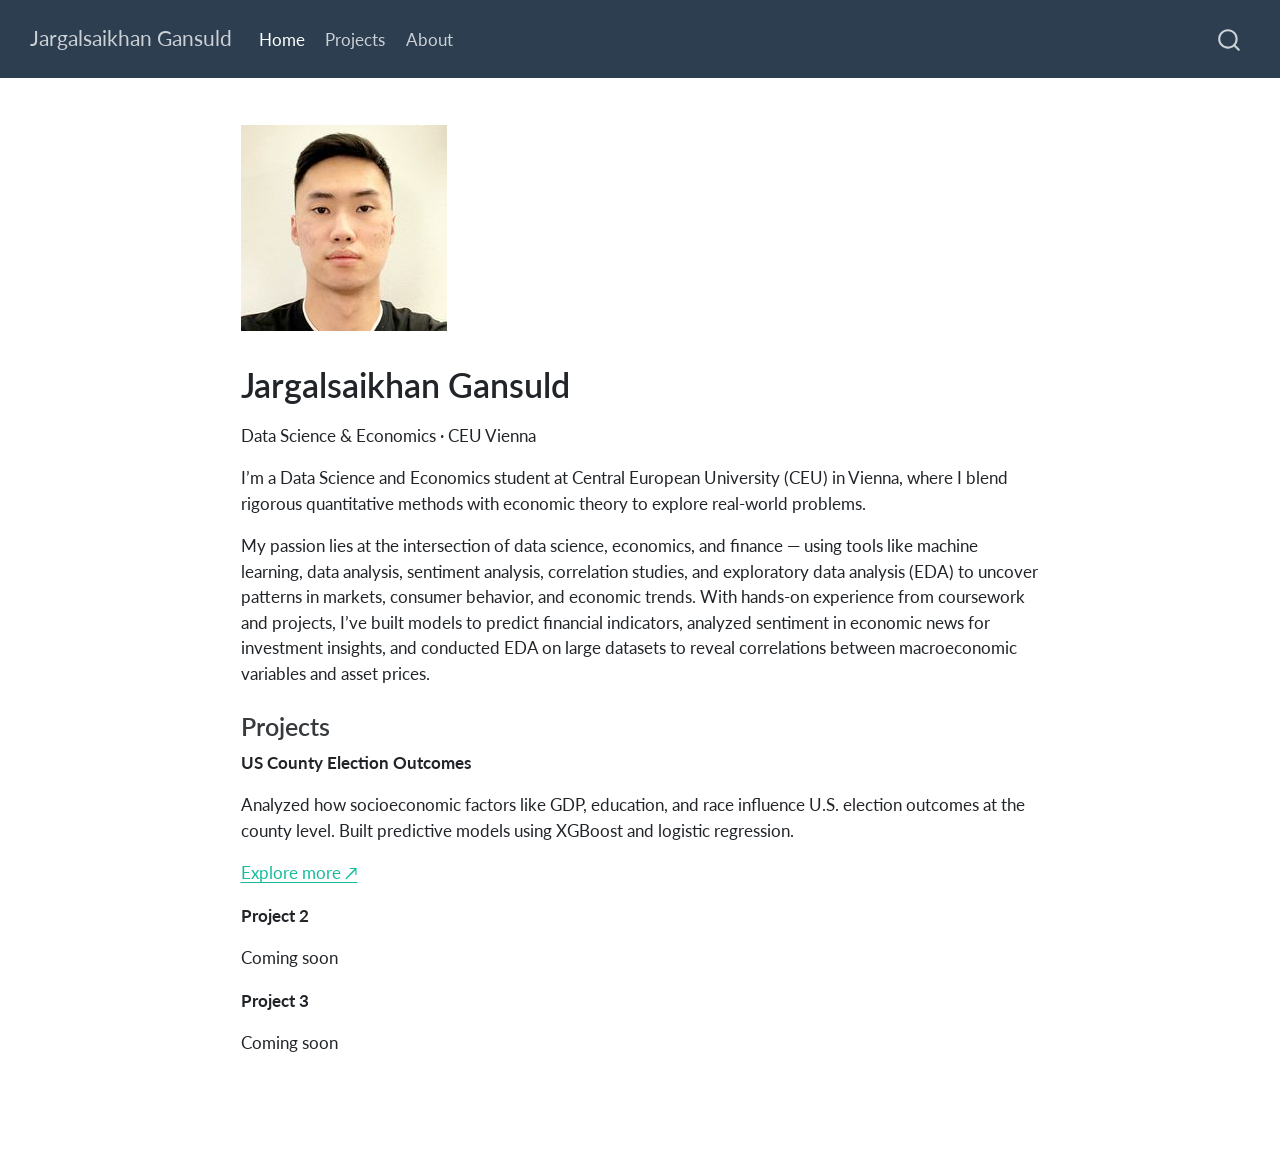
==== commit 3ee38d50: "profile photo and name side by side" ====
--- a/docs/index.html
+++ b/docs/index.html
@@ -124,8 +124,9 @@
 
 <div class="profile">
 <p><img src="tseej zurag.jpg" class="profile-photo img-fluid"></p>
-<section id="jargalsaikhan-gansuld" class="level1">
+<section id="jargalsaikhan-gansuld" class="level1 profile-text">
 <h1>Jargalsaikhan Gansuld</h1>
+<p>Data Science &amp; Economics · CEU Vienna</p>
 </section>
 </div>
 <div class="intro">
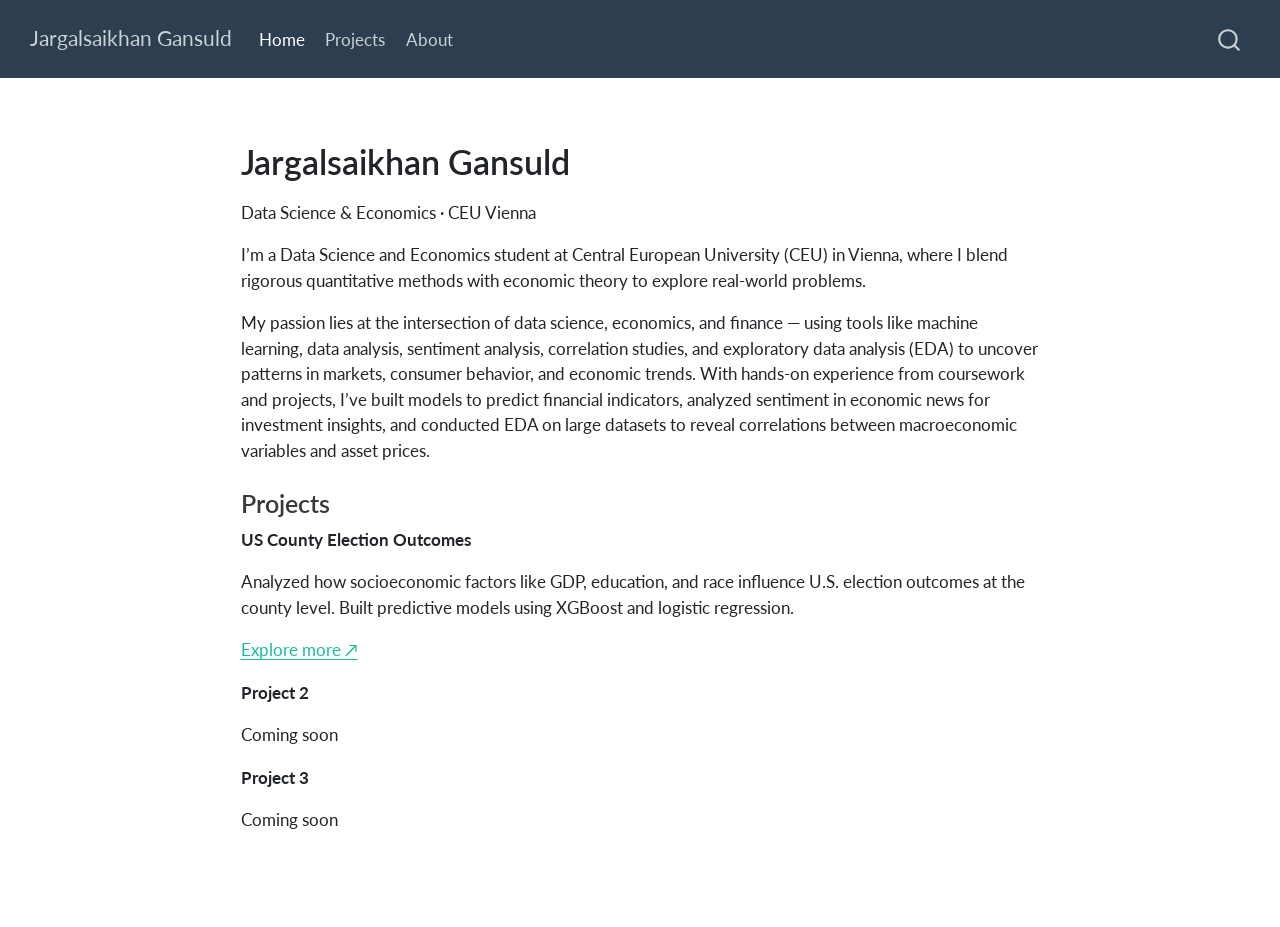
==== commit d85fba0e: "remove profile photo" ====
--- a/docs/index.html
+++ b/docs/index.html
@@ -122,13 +122,10 @@
 
 
 
-<div class="profile">
-<p><img src="tseej zurag.jpg" class="profile-photo img-fluid"></p>
-<section id="jargalsaikhan-gansuld" class="level1 profile-text">
+<section id="jargalsaikhan-gansuld" class="level1 profile">
 <h1>Jargalsaikhan Gansuld</h1>
 <p>Data Science &amp; Economics · CEU Vienna</p>
 </section>
-</div>
 <div class="intro">
 <p>I’m a Data Science and Economics student at Central European University (CEU) in Vienna, where I blend rigorous quantitative methods with economic theory to explore real-world problems.</p>
 <p>My passion lies at the intersection of data science, economics, and finance — using tools like machine learning, data analysis, sentiment analysis, correlation studies, and exploratory data analysis (EDA) to uncover patterns in markets, consumer behavior, and economic trends. With hands-on experience from coursework and projects, I’ve built models to predict financial indicators, analyzed sentiment in economic news for investment insights, and conducted EDA on large datasets to reveal correlations between macroeconomic variables and asset prices.</p>
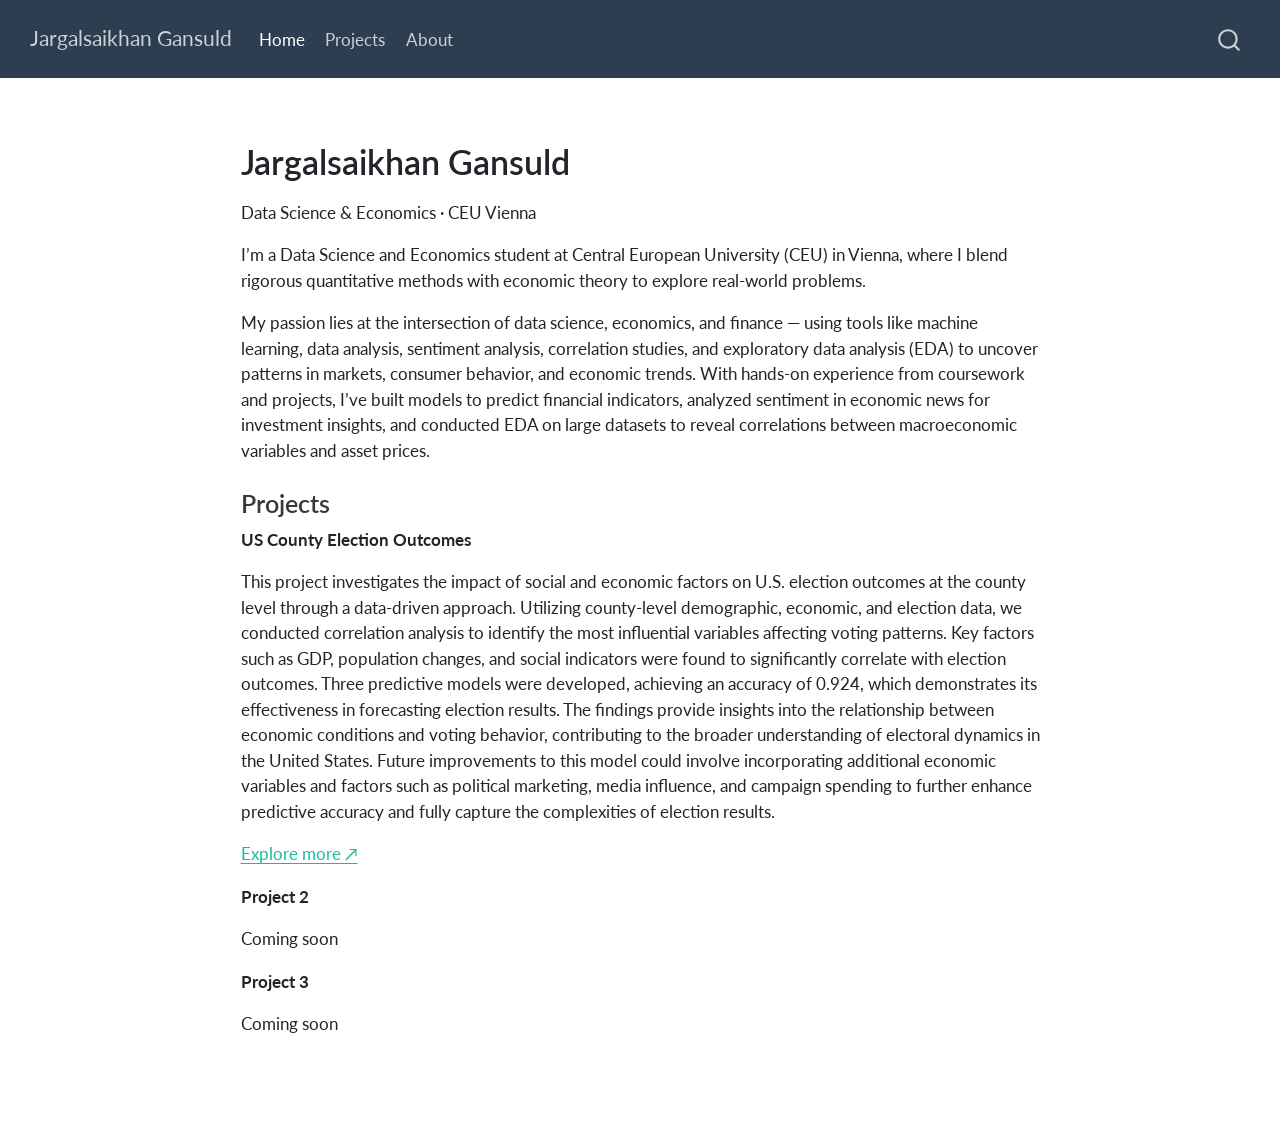
==== commit b13c573d: "update election project description" ====
--- a/docs/index.html
+++ b/docs/index.html
@@ -135,7 +135,7 @@
 <div class="project-card">
 <div class="project-info">
 <p><strong>US County Election Outcomes</strong></p>
-<p>Analyzed how socioeconomic factors like GDP, education, and race influence U.S. election outcomes at the county level. Built predictive models using XGBoost and logistic regression.</p>
+<p>This project investigates the impact of social and economic factors on U.S. election outcomes at the county level through a data-driven approach. Utilizing county-level demographic, economic, and election data, we conducted correlation analysis to identify the most influential variables affecting voting patterns. Key factors such as GDP, population changes, and social indicators were found to significantly correlate with election outcomes. Three predictive models were developed, achieving an accuracy of 0.924, which demonstrates its effectiveness in forecasting election results. The findings provide insights into the relationship between economic conditions and voting behavior, contributing to the broader understanding of electoral dynamics in the United States. Future improvements to this model could involve incorporating additional economic variables and factors such as political marketing, media influence, and campaign spending to further enhance predictive accuracy and fully capture the complexities of election results.</p>
 </div>
 <div class="project-link">
 <p><a href="https://019d6ceb-70a7-6a50-5dfc-d4adb3436442.share.connect.posit.cloud" target="_blank">Explore more ↗</a></p>
